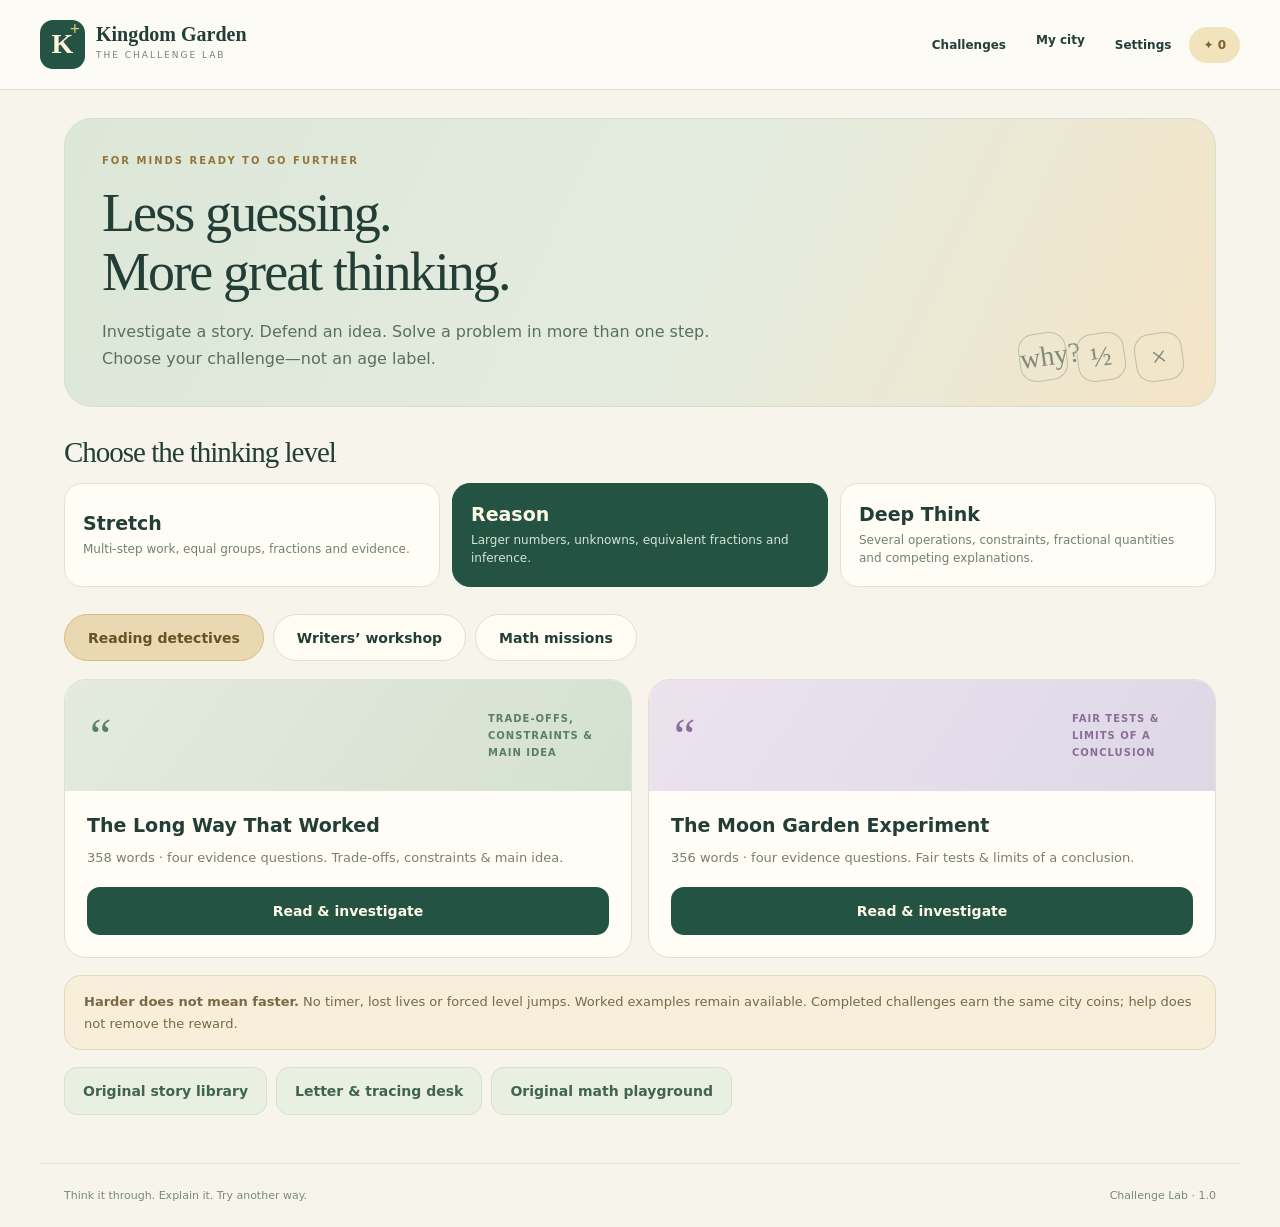
==== challenge.html @ d0bc6b7d "Stage Challenge Lab: advanced reading, original writing and reasoning math for review" ====
<!doctype html>
<html lang="en"><head><meta charset="utf-8"><meta name="viewport" content="width=device-width,initial-scale=1,viewport-fit=cover"><meta name="theme-color" content="#f6f4eb"><title>Challenge Lab · Kingdom Garden Junior</title><meta name="description" content="Deeper reading, independent writing and multi-step math challenges. Choose Stretch, Reason or Deep Think; keep the same city coins."><link rel="stylesheet" href="./challenge-v1.css?v=challenge-1"></head>
<body><a class="skip" href="#view">Skip to challenges</a><header><a class="brand" href="./library.html#home"><span class="brand-icon">K<span>+</span></span><span>Kingdom Garden<small>THE CHALLENGE LAB</small></span></a><nav aria-label="Main navigation"><button id="home">Challenges</button><a href="./city.html?release=city-4">My city</a><button id="parentsOpen" aria-label="Grown-up settings and progress">Settings</button><span id="wallet" class="wallet" role="status">✦ Coins</span></nav></header><main id="view" tabindex="-1"></main><footer>Think it through. Explain it. Try another way. <span>Challenge Lab · 1.0</span></footer><div id="toast" role="status" aria-live="polite"></div>
<dialog id="parents" aria-labelledby="settingsTitle"><div class="dialog-head"><h2 id="settingsTitle">Grown-up corner</h2><button data-close="parents" aria-label="Close settings">×</button></div><div id="settingsContent"></div></dialog>
<dialog id="desk" class="desk" aria-label="Locked handwriting notebook"><div class="desk-head"><strong id="deskTitle">My thinking notebook</strong><button id="deskClose">Done writing ✓</button></div><p id="deskPrompt"></p><div class="desk-tools"><button id="pagePrev">← Page</button><span id="pageCount"></span><button id="pageNext">Page →</button><button id="inkUndo">Undo</button><button id="inkClear">Clear page</button><label><input id="pencilOnly" type="checkbox">Pencil only</label></div><div class="ink-wrap"><canvas id="ink" width="1000" height="580" aria-label="Lined writing paper. Use Pencil, a finger or a mouse. The page is locked while writing."></canvas></div><div class="desk-foot"><span id="inkHint" role="status">The paper stays still. Use multiple lines.</span><button id="inkExport">Save page picture</button></div></dialog>
<noscript>JavaScript is needed for the interactive challenges. Your original reading app remains available.</noscript>
<script src="./kingdom-core-v2.js?v=2"></script><script src="./challenge-core-v1.js?v=challenge-1"></script><script src="./challenge-reading-v1.js?v=challenge-1"></script><script src="./challenge-wallet-v1.js?v=challenge-1"></script><script src="./challenge-app-v1.js?v=challenge-1"></script></body></html>
---- challenge-v1.css ----
:root{font-family:'Avenir Next',ui-rounded,'Trebuchet MS',system-ui,sans-serif;color:#223e36;background:#f6f4eb;font-synthesis:none;--forest:#245344;--amber:#b78943;--line:#dce2d6;--reading:24px}*{box-sizing:border-box}body{margin:0}button,input,textarea,select{font:inherit}button,a{touch-action:manipulation;-webkit-tap-highlight-color:transparent}button{border:0;cursor:pointer;background:transparent;color:inherit}button:disabled{opacity:.45;cursor:not-allowed}a{color:inherit;text-decoration:none}button:focus-visible,a:focus-visible,input:focus-visible,textarea:focus-visible{outline:3px solid #ba853e;outline-offset:3px}[hidden]{display:none!important}.skip{position:fixed;top:-80px;background:white;padding:15px;z-index:30}.skip:focus{top:3px}header{padding:20px max(20px,calc((100% - 1200px)/2));display:flex;align-items:center;justify-content:space-between;gap:14px;background:#fcfbf5;border-bottom:1px solid var(--line)}.brand{display:flex;align-items:center;gap:11px;font:700 20px/1.1 Georgia,serif}.brand-icon{position:relative;width:45px;height:49px;display:grid;place-items:center;background:#245344;color:#fff5da;border-radius:13px;font-size:28px}.brand-icon span{position:absolute;right:5px;top:0;font-size:18px;color:#e6c577}.brand small{display:block;font:9px/2.4 system-ui;letter-spacing:2px;color:#738573}header nav{display:flex;align-items:center;gap:6px;font-size:12px;font-weight:750}header nav>a,header nav>button{min-height:44px;padding:10px 12px;border-radius:13px}header nav>a:hover,header nav>button:hover{background:#e9eddf}.wallet{white-space:nowrap;border-radius:19px;padding:11px 14px;background:#f2e3bc;color:#7e602c}main{max-width:1200px;min-height:75vh;margin:auto;padding:28px 24px 48px}h1,h2,h3,p{margin-top:0}h1,h2{font-family:Georgia,serif;letter-spacing:-.035em;font-weight:500}h1{font-size:clamp(34px,4.4vw,54px);line-height:1.1;margin-bottom:17px}h2{font-size:29px}h3{line-height:1.3}p{line-height:1.65}.eyebrow{font-size:10px;letter-spacing:2px;font-weight:850;color:#95743a;margin-bottom:14px}.hero{border-radius:28px;background:linear-gradient(115deg,#dce7d8,#e4ecdf 55%,#f4e4c7);border:1px solid #d3dfd0;padding:34px 37px;position:relative;overflow:hidden;margin-bottom:23px}.hero p:not(.eyebrow){max-width:660px;color:#58705d;font-size:16px;margin-bottom:0}.hero-marks{position:absolute;right:32px;bottom:25px;display:flex;gap:10px;opacity:.55}.hero-marks span{width:48px;height:48px;border:1px solid #8fa48c;border-radius:16px;display:grid;place-items:center;font:28px Georgia;transform:rotate(-8deg)}.section-title{display:flex;align-items:center;justify-content:space-between;gap:15px;margin:29px 0 14px}.section-title h2{margin:0}.muted,.small{font-size:13px;color:#6c7d6f;line-height:1.6}.levels{display:grid;grid-template-columns:repeat(3,minmax(0,1fr));gap:12px}.level{text-align:left;border:1px solid #dce4d7;border-radius:18px;background:#fffdf6;padding:18px;min-height:104px}.level strong{display:block;font-size:19px;margin-bottom:6px}.level small{display:block;font-size:12px;color:#708271;line-height:1.5}.level[aria-pressed=true]{background:var(--forest);border-color:var(--forest);color:#fff8e5}.level[aria-pressed=true] small{color:#d5e5d5}.tabs{display:flex;gap:9px;margin:27px 0 18px}.tabs button{min-height:47px;border:1px solid var(--line);border-radius:24px;padding:12px 23px;background:#fffcf4;font-weight:800;font-size:14px}.tabs button[aria-selected=true]{background:#e9d8b1;border-color:#d6bc80;color:#695126}.cards{display:grid;grid-template-columns:repeat(3,minmax(0,1fr));gap:16px}.card{border:1px solid #dce2d6;background:#fffdf6;border-radius:22px;overflow:hidden;display:flex;flex-direction:column}.card-head{height:111px;background:linear-gradient(125deg,#e4eadf,#d4e1d0);display:flex;align-items:center;justify-content:space-between;padding:24px 25px;font:48px Georgia;color:#5b7e68}.card:nth-child(3n+2) .card-head{background:linear-gradient(125deg,#ede3ef,#ddd7e6);color:#8b6e95}.card:nth-child(3n) .card-head{background:linear-gradient(125deg,#f2e3c7,#f0d8b3);color:#9e7540}.card-head small{font:10px system-ui;font-weight:900;letter-spacing:1px;max-width:118px;line-height:1.7;text-transform:uppercase}.card-body{padding:22px;display:flex;flex:1;flex-direction:column}.card h3{font-size:19px;margin:0 0 9px}.card p{color:#758270;font-size:13px;margin:0 0 19px;flex:1}.btn{display:inline-flex;align-items:center;justify-content:center;min-height:48px;padding:12px 18px;border-radius:13px;background:var(--forest);color:#fff9e7;font-size:14px;font-weight:800;gap:7px}.btn.light{background:#eaf0e1;color:#3e6550;border:1px solid #d7e1ce}.btn.gold{background:#edd6a5;color:#6d532d}.actions{display:flex;gap:9px;align-items:center;flex-wrap:wrap}.notice{padding:15px 19px;border:1px solid #e2dabd;background:#f7efd9;color:#7b6847;border-radius:17px;font-size:13px;line-height:1.65;margin:17px 0}.topline{display:flex;align-items:center;justify-content:space-between;gap:10px;margin-bottom:19px}.progress{font-size:12px;font-weight:750;color:#69806a}.paper{padding:clamp(21px,3vw,38px);border:1px solid #e0e1d1;border-radius:25px;background:#fffdf6;box-shadow:0 8px 26px #34553b08}.reading-title{font-size:37px;margin-bottom:8px}.passage{font-size:var(--reading);line-height:1.7;letter-spacing:-.2px;margin:20px 0 0;padding:0 0 23px;border-bottom:1px solid #e5e8dc}.passage>span{font-size:12px;display:inline-block;background:#e7ecdf;padding:2px 10px;border-radius:14px;margin-right:7px;vertical-align:middle;color:#537051}.passage.evidence{background:#f7edca;border-radius:12px;padding:10px}.passage:last-of-type{border:0}.reader-tools{display:flex;gap:9px;align-items:center;flex-wrap:wrap;margin:17px 0}.question{font-size:clamp(24px,3.3vw,34px);line-height:1.45;font-weight:600;letter-spacing:-.5px;margin:12px 0 23px}.quiz-layout{max-width:930px;margin:auto}.options{display:grid;gap:11px}.option{text-align:left;display:flex;align-items:center;gap:13px;background:#fbfbf1;border:2px solid #dfe5d7;border-radius:16px;padding:16px 18px;font-size:18px;line-height:1.45;min-height:65px}.option.selected{border-color:#63886d;background:#e4efdb}.option span{width:27px;height:27px;border-radius:50%;background:#e4e9de;display:grid;place-items:center;flex-shrink:0;font-size:13px;font-weight:850}.evidence-choices{display:flex;gap:8px;flex-wrap:wrap;margin:10px 0 19px}.evidence-choices button{padding:12px;border:1px solid #dfe5d7;min-width:65px;min-height:44px;border-radius:12px}.evidence-choices button.selected{background:#e5ecd9;border:2px solid #6f906e}.feedback{padding:15px 17px;background:#eef3e6;border-radius:15px;line-height:1.55;font-size:15px;min-height:55px;margin:18px 0;color:#47664c}.work{border-radius:17px;padding:18px;background:#faf0d8;border:1px solid #ead5a4;line-height:1.65;margin:15px 0}.work p{margin:5px 0}.visual{display:flex;flex-wrap:wrap;align-items:center;justify-content:center;gap:10px;background:#ecf0e4;border-radius:21px;padding:25px 20px;margin:12px 0 23px;min-height:115px}.step-box{border:1px solid #d4dfc9;background:#fffcf1;border-radius:14px;padding:14px 18px;font:22px Georgia;max-width:100%;text-align:center}.arrow{font-size:21px;color:#91a17f}.fraction-model{display:flex;max-width:580px;width:100%;height:76px;border:2px solid #537460;border-radius:12px;overflow:hidden}.fraction-model span{flex:1;border-right:2px solid #688773;background:#faf9ec}.fraction-model span:last-child{border:0}.fraction-model .filled{background:#8aaf96}.answer-row{display:flex;gap:13px;align-items:center;flex-wrap:wrap;margin:20px 0 12px}.answer-row input{width:195px;max-width:55vw;min-height:64px;font-size:32px;padding:10px 15px;background:#fffef9;border:2px solid #b3c7b0;border-radius:14px;color:#234d3c}.answer-row label{font-size:13px;font-weight:800}.answer-row .btn{min-height:60px;font-size:17px}details{border:1px solid #dce3d7;border-radius:17px;padding:15px 18px;margin:18px 0;background:#f7f8ef}summary{cursor:pointer;font-size:14px;font-weight:800;min-height:28px}details p{font-size:16px}.writing-prompt{font-size:22px;line-height:1.6}.plan{counter-reset:plan;display:grid;gap:10px;margin:17px 0}.plan div{counter-increment:plan;display:flex;gap:12px;align-items:start;font-size:15px;line-height:1.6}.plan div:before{content:counter(plan);display:grid;place-items:center;min-width:27px;height:27px;background:#e2ebd7;border-radius:50%;font-weight:850;font-size:12px}.draft{width:100%;min-height:230px;resize:vertical;padding:19px;border:2px solid #d3dfcc;border-radius:17px;background:#fffef7;font-size:21px;line-height:1.8;color:#31513e}.checklist{display:grid;gap:11px;margin:22px 0}.checklist label{display:flex;align-items:start;gap:10px;font-size:14px;line-height:1.65;padding:7px}.checklist input{width:20px;height:20px;accent-color:var(--forest);flex-shrink:0}.completed{text-align:center;max-width:730px;margin:25px auto;padding:40px 28px;border:1px solid #d7dfcc;background:#fffdf6;border-radius:27px}.completed .medal{font:75px Georgia;color:#bda267;line-height:1.2;margin:8px}.completed .actions{justify-content:center}.history{width:100%;border-collapse:collapse;font-size:13px}.history th,.history td{padding:12px 6px;text-align:left;border-bottom:1px solid var(--line);vertical-align:top}.history th{font-weight:850}.history small{display:block;color:#768875}.dialog-head{display:flex;align-items:center;justify-content:space-between;gap:12px}.dialog-head button{font-size:27px;min-width:44px;min-height:44px}.dialog-head h2{margin:0}dialog:not(.desk){width:min(94vw,760px);border:0;border-radius:23px;padding:25px;color:#35503d;max-height:90dvh;overflow:auto}dialog::backdrop{background:#182f2885}dialog p{font-size:14px;line-height:1.7}dialog h3{margin:25px 0 10px}dialog .actions{margin-top:18px}#toast{display:none;position:fixed;bottom:23px;left:50%;transform:translateX(-50%);z-index:10;max-width:90vw;padding:16px 22px;border-radius:17px;background:#2c6048;color:#fff9e7;font-weight:800;font-size:14px;text-align:center;box-shadow:0 10px 25px #23443233}#toast.show{display:block}footer{max-width:1200px;padding:25px 24px;margin:auto;border-top:1px solid #dde3d5;font-size:11px;color:#7a8b79;display:flex;justify-content:space-between;gap:13px}.desk{position:fixed;inset:0;width:100vw;max-width:none;height:100dvh;max-height:none;margin:0;border:0;border-radius:0;padding:max(12px,env(safe-area-inset-top)) max(13px,env(safe-area-inset-right)) max(12px,env(safe-area-inset-bottom)) max(13px,env(safe-area-inset-left));background:#faf8ed;color:#2d4a38;overflow:hidden;touch-action:none}.desk[open]{display:flex;flex-direction:column;gap:9px}.desk-head{display:flex;justify-content:space-between;align-items:center;gap:12px}.desk-head button,.desk-tools button,.desk-foot button{min-height:44px;background:#e5eddc;border:1px solid #cfdac7;padding:10px 14px;border-radius:12px;font-weight:750;font-size:12px}.desk-head #deskClose{background:#2c654d;color:#fff8e4}.desk-head strong{font-size:17px}#deskPrompt{font-size:14px;line-height:1.5;margin:0;max-height:65px;overflow:hidden}.desk-tools{display:flex;gap:8px;align-items:center;flex-wrap:wrap;min-height:46px;font-size:12px}.desk-tools label{margin-left:auto;display:flex;gap:7px;align-items:center}.desk-tools input{width:19px;height:19px;accent-color:#315c46}.ink-wrap{flex:1;min-height:0;background:#fffdf6;border:2px solid #cbdcc5;border-radius:14px;overflow:hidden;position:relative}#ink{width:100%;height:100%;display:block;touch-action:none;user-select:none;-webkit-user-select:none;-webkit-touch-callout:none}.desk-foot{display:flex;justify-content:space-between;align-items:center;gap:13px;font-size:11px;min-height:44px}html.desk-open,html.desk-open body{overflow:hidden;overscroll-behavior:none}html.desk-open{touch-action:none}.rating{display:flex;gap:8px;flex-wrap:wrap;margin:22px 0}.rating button{padding:11px 15px;border:1px solid #dce1d2;border-radius:12px;background:#f0f4e7;font-size:13px}button.tried{border-style:dashed}
@media(max-width:900px){.cards{grid-template-columns:repeat(2,minmax(0,1fr))}.hero-marks{display:none}header{padding:14px 20px}.hero{padding:28px}.levels{gap:9px}.level{padding:15px}}
@media(max-width:550px){header{padding:12px;flex-wrap:wrap}.brand{font-size:18px}.brand-icon{width:36px;height:40px;font-size:23px}header nav{width:100%;justify-content:space-between;gap:3px}header nav>a,header nav>button{font-size:11px;padding:9px;min-height:42px}.wallet{font-size:12px;padding:10px}main{padding:18px 12px 32px}.hero{padding:24px 21px;border-radius:23px}.hero p:not(.eyebrow){font-size:14px}.eyebrow{font-size:9px;letter-spacing:1.6px}.level strong{font-size:15px}.level small{font-size:10px}.level{padding:12px 9px;border-radius:14px;min-height:104px}.cards{gap:10px}.card{border-radius:17px}.card-head{height:86px;padding:17px;font-size:32px}.card-head small{font-size:8px;max-width:74px}.card-body{padding:15px 13px}.card h3{font-size:17px}.card p{font-size:12px}.card .btn{font-size:12px;padding:10px}.tabs{gap:7px}.tabs button{flex:1;padding:12px 9px;font-size:12px}.paper{padding:20px 16px}.reading-title{font-size:31px}.passage{font-size:calc(var(--reading) - 3px)}.question{font-size:24px}.option{font-size:17px;padding:14px 12px}.evidence-choices button{font-size:12px;min-width:58px;padding:10px}.writing-prompt{font-size:20px}.draft{font-size:19px}.visual{padding:18px 13px;gap:7px}.step-box{font-size:18px;padding:11px 12px}.completed{padding:30px 19px}.desk-head strong{font-size:14px}.desk-head button{padding:9px 11px}.desk-tools{gap:5px}.desk-tools button{padding:9px;min-height:42px;font-size:11px}.desk-tools label{font-size:11px}.desk-tools #pageCount{font-size:10px}#deskPrompt{font-size:12px;max-height:52px}.desk-foot{font-size:10px}.desk-foot button{font-size:10px;max-width:112px}.plan div{font-size:14px}.history{font-size:11px}}
@media(prefers-reduced-motion:reduce){*,*::before,*::after{animation:none!important;transition:none!important;scroll-behavior:auto!important}}

#view:focus{outline:0}.cards:has(>.card:nth-child(2):last-child){grid-template-columns:repeat(2,minmax(0,1fr))}
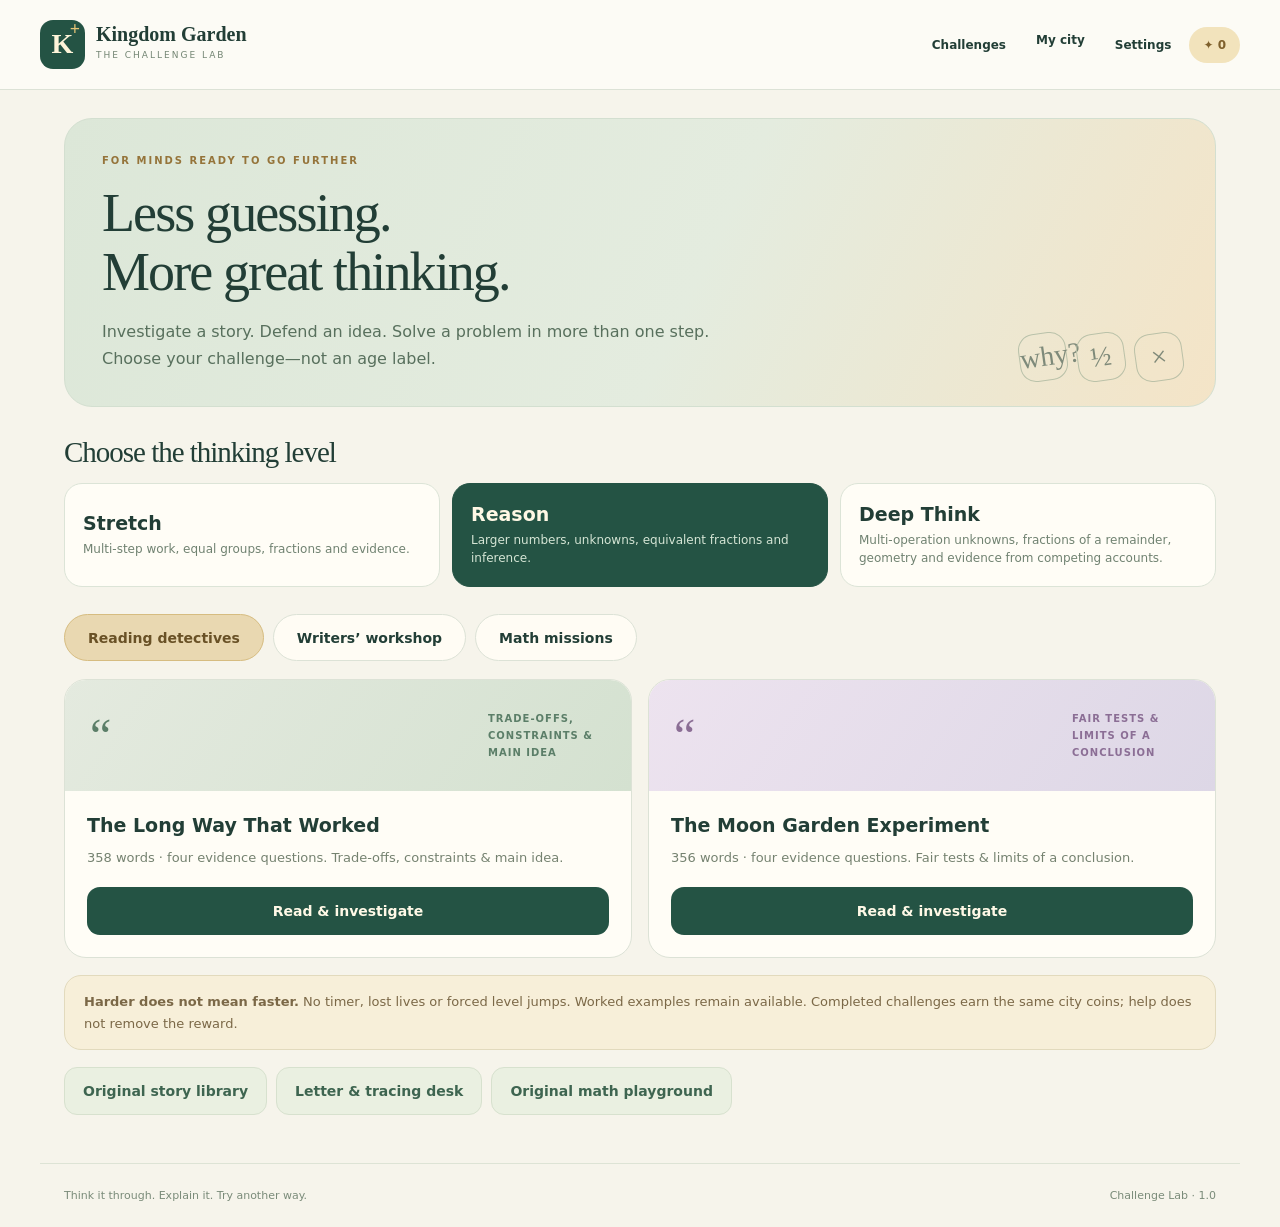
==== commit 02cf983f: "Load harder Deep Think missions in the Challenge Lab entry point" ====
--- a/challenge.html
+++ b/challenge.html
@@ -4,4 +4,4 @@
 <dialog id="parents" aria-labelledby="settingsTitle"><div class="dialog-head"><h2 id="settingsTitle">Grown-up corner</h2><button data-close="parents" aria-label="Close settings">×</button></div><div id="settingsContent"></div></dialog>
 <dialog id="desk" class="desk" aria-label="Locked handwriting notebook"><div class="desk-head"><strong id="deskTitle">My thinking notebook</strong><button id="deskClose">Done writing ✓</button></div><p id="deskPrompt"></p><div class="desk-tools"><button id="pagePrev">← Page</button><span id="pageCount"></span><button id="pageNext">Page →</button><button id="inkUndo">Undo</button><button id="inkClear">Clear page</button><label><input id="pencilOnly" type="checkbox">Pencil only</label></div><div class="ink-wrap"><canvas id="ink" width="1000" height="580" aria-label="Lined writing paper. Use Pencil, a finger or a mouse. The page is locked while writing."></canvas></div><div class="desk-foot"><span id="inkHint" role="status">The paper stays still. Use multiple lines.</span><button id="inkExport">Save page picture</button></div></dialog>
 <noscript>JavaScript is needed for the interactive challenges. Your original reading app remains available.</noscript>
-<script src="./kingdom-core-v2.js?v=2"></script><script src="./challenge-core-v1.js?v=challenge-1"></script><script src="./challenge-reading-v1.js?v=challenge-1"></script><script src="./challenge-wallet-v1.js?v=challenge-1"></script><script src="./challenge-app-v1.js?v=challenge-1"></script></body></html>
+<script src="./kingdom-core-v2.js?v=2"></script><script src="./challenge-core-v1.js?v=challenge-1"></script><script src="./challenge-deep-v1.js?v=challenge-1"></script><script src="./challenge-reading-v1.js?v=challenge-1"></script><script src="./challenge-wallet-v1.js?v=challenge-1"></script><script src="./challenge-app-v1.js?v=challenge-1"></script></body></html>
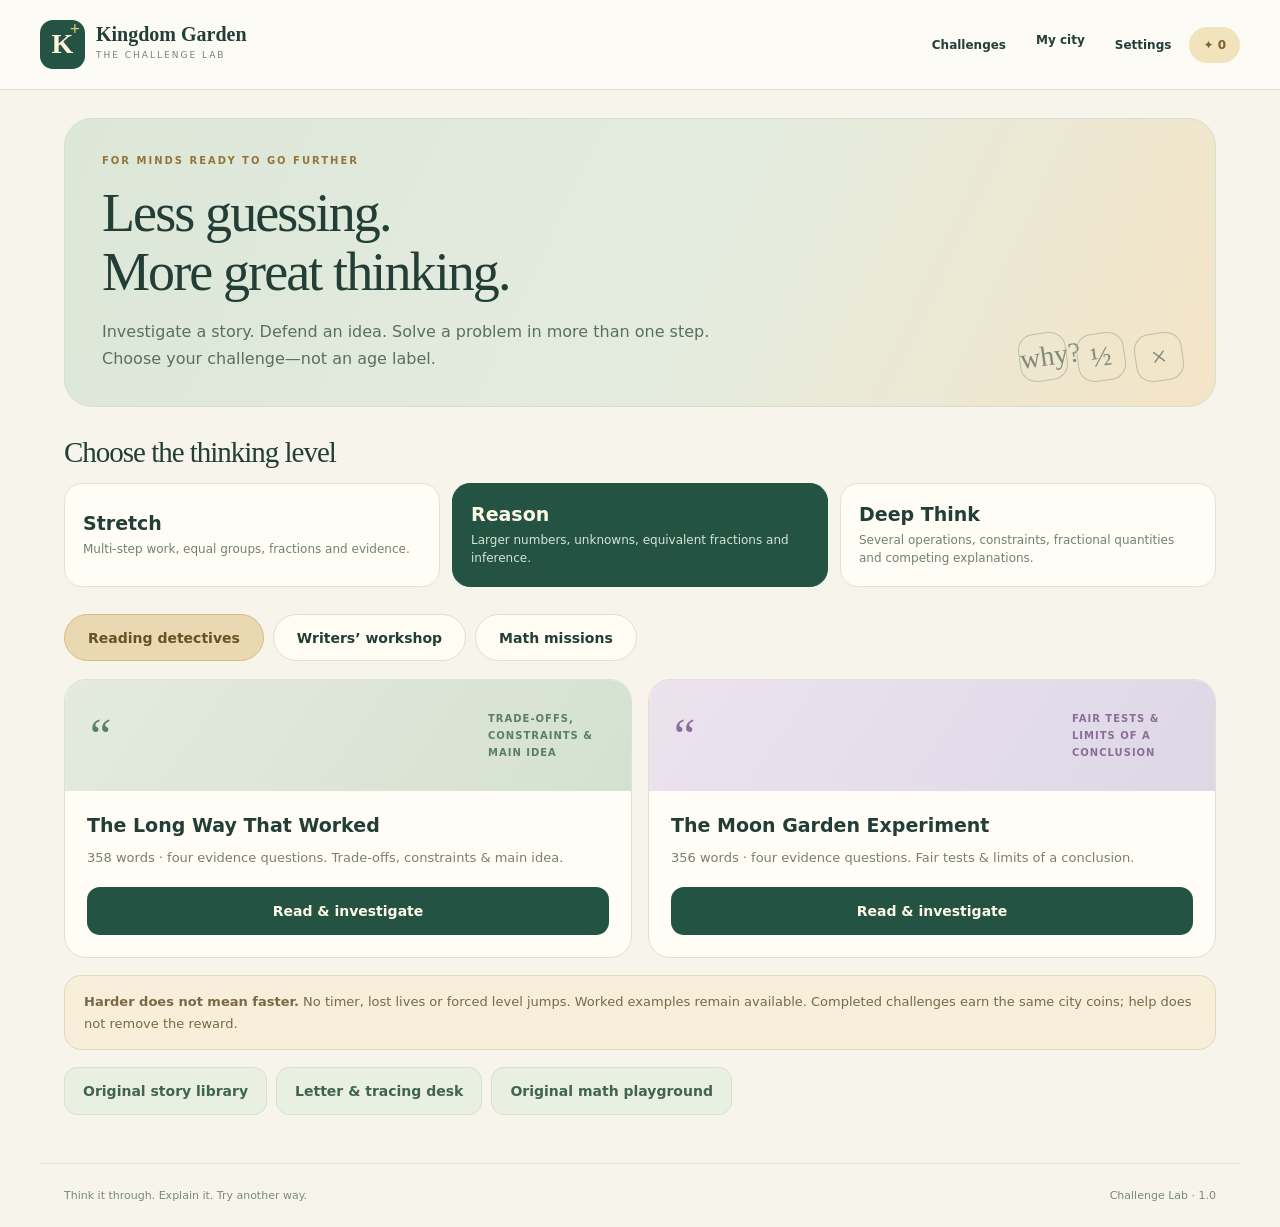
==== commit fab3b6f0: "Add tested Challenge Lab: evidence reading, original writing and multi-step math with shared city co" ====
--- a/challenge.html
+++ b/challenge.html
@@ -4,4 +4,4 @@
 <dialog id="parents" aria-labelledby="settingsTitle"><div class="dialog-head"><h2 id="settingsTitle">Grown-up corner</h2><button data-close="parents" aria-label="Close settings">×</button></div><div id="settingsContent"></div></dialog>
 <dialog id="desk" class="desk" aria-label="Locked handwriting notebook"><div class="desk-head"><strong id="deskTitle">My thinking notebook</strong><button id="deskClose">Done writing ✓</button></div><p id="deskPrompt"></p><div class="desk-tools"><button id="pagePrev">← Page</button><span id="pageCount"></span><button id="pageNext">Page →</button><button id="inkUndo">Undo</button><button id="inkClear">Clear page</button><label><input id="pencilOnly" type="checkbox">Pencil only</label></div><div class="ink-wrap"><canvas id="ink" width="1000" height="580" aria-label="Lined writing paper. Use Pencil, a finger or a mouse. The page is locked while writing."></canvas></div><div class="desk-foot"><span id="inkHint" role="status">The paper stays still. Use multiple lines.</span><button id="inkExport">Save page picture</button></div></dialog>
 <noscript>JavaScript is needed for the interactive challenges. Your original reading app remains available.</noscript>
-<script src="./kingdom-core-v2.js?v=2"></script><script src="./challenge-core-v1.js?v=challenge-1"></script><script src="./challenge-deep-v1.js?v=challenge-1"></script><script src="./challenge-reading-v1.js?v=challenge-1"></script><script src="./challenge-wallet-v1.js?v=challenge-1"></script><script src="./challenge-app-v1.js?v=challenge-1"></script></body></html>
+<script src="./kingdom-core-v2.js?v=2"></script><script src="./challenge-core-v1.js?v=challenge-1"></script><script src="./challenge-reading-v1.js?v=challenge-1"></script><script src="./challenge-wallet-v1.js?v=challenge-1"></script><script src="./challenge-app-v1.js?v=challenge-1"></script></body></html>
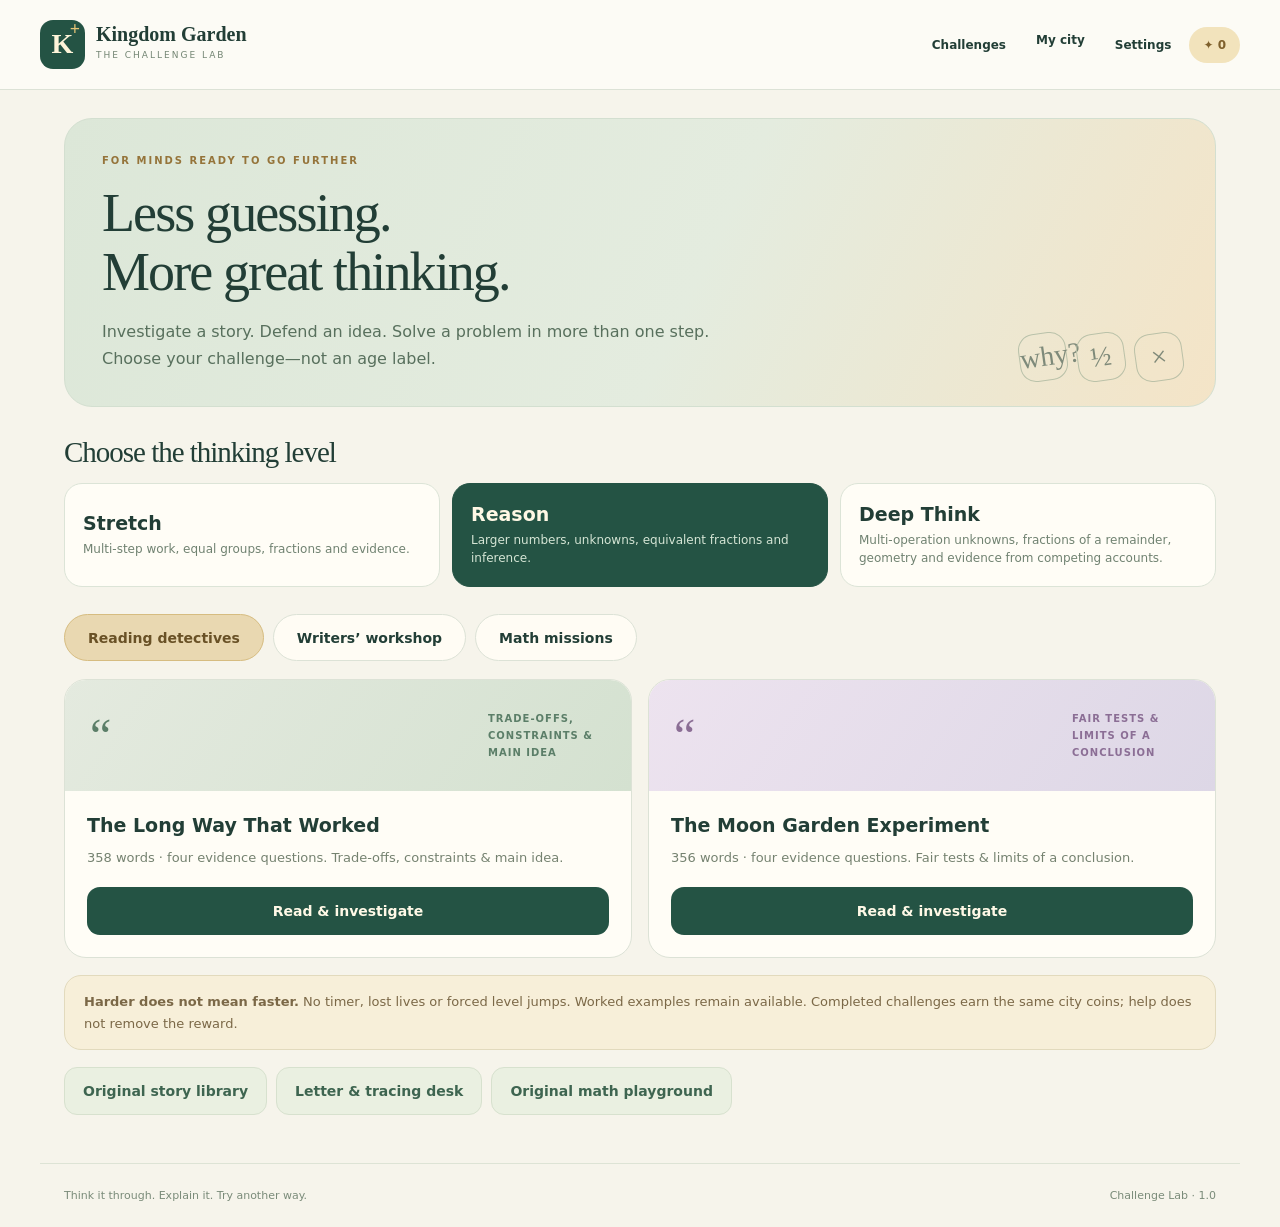
==== commit f787f58e: "Upgrade Challenge Lab with deeper reasoning missions and verified browser learning flows Preserve th" ====
--- a/challenge.html
+++ b/challenge.html
@@ -4,4 +4,4 @@
 <dialog id="parents" aria-labelledby="settingsTitle"><div class="dialog-head"><h2 id="settingsTitle">Grown-up corner</h2><button data-close="parents" aria-label="Close settings">×</button></div><div id="settingsContent"></div></dialog>
 <dialog id="desk" class="desk" aria-label="Locked handwriting notebook"><div class="desk-head"><strong id="deskTitle">My thinking notebook</strong><button id="deskClose">Done writing ✓</button></div><p id="deskPrompt"></p><div class="desk-tools"><button id="pagePrev">← Page</button><span id="pageCount"></span><button id="pageNext">Page →</button><button id="inkUndo">Undo</button><button id="inkClear">Clear page</button><label><input id="pencilOnly" type="checkbox">Pencil only</label></div><div class="ink-wrap"><canvas id="ink" width="1000" height="580" aria-label="Lined writing paper. Use Pencil, a finger or a mouse. The page is locked while writing."></canvas></div><div class="desk-foot"><span id="inkHint" role="status">The paper stays still. Use multiple lines.</span><button id="inkExport">Save page picture</button></div></dialog>
 <noscript>JavaScript is needed for the interactive challenges. Your original reading app remains available.</noscript>
-<script src="./kingdom-core-v2.js?v=2"></script><script src="./challenge-core-v1.js?v=challenge-1"></script><script src="./challenge-reading-v1.js?v=challenge-1"></script><script src="./challenge-wallet-v1.js?v=challenge-1"></script><script src="./challenge-app-v1.js?v=challenge-1"></script></body></html>
+<script src="./kingdom-core-v2.js?v=2"></script><script src="./challenge-core-v1.js?v=challenge-1"></script><script src="./challenge-deep-v1.js?v=challenge-1"></script><script src="./challenge-reading-v1.js?v=challenge-1"></script><script src="./challenge-wallet-v1.js?v=challenge-1"></script><script src="./challenge-app-v1.js?v=challenge-1"></script></body></html>
